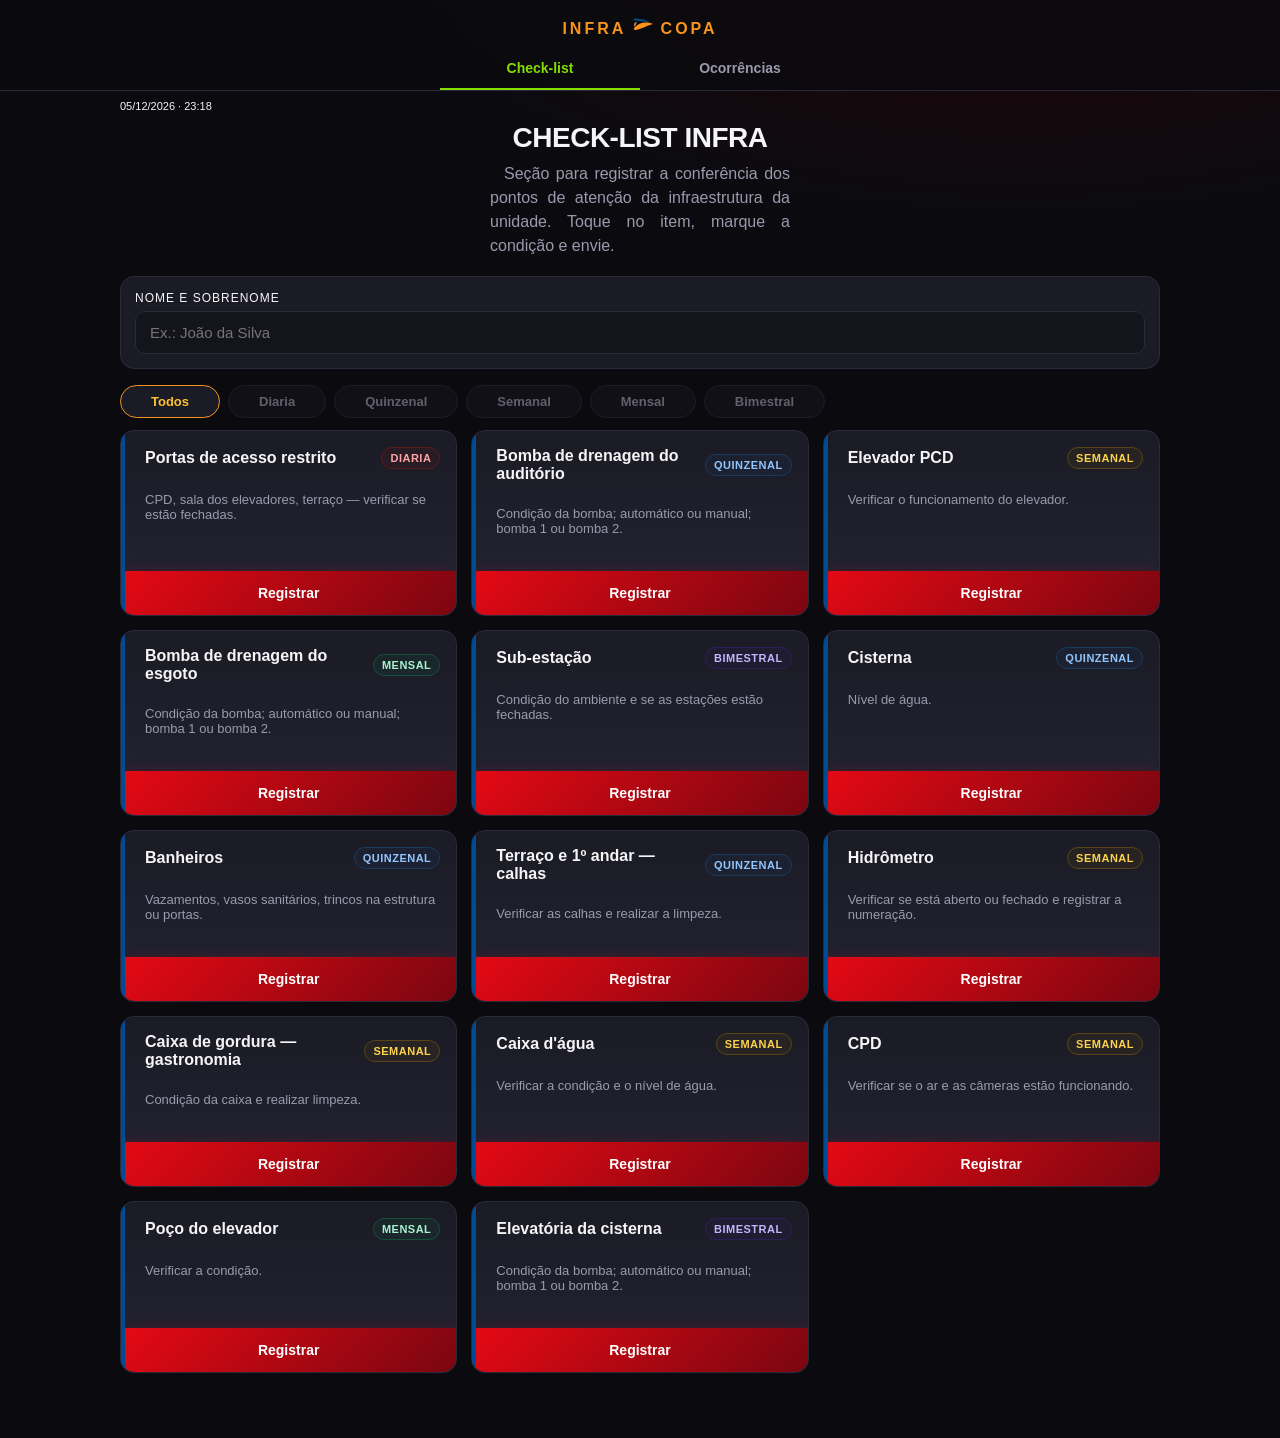
==== index.html @ 2dc591f6 "Base" ====
<!DOCTYPE html>
<html lang="pt-BR">
<head>
  <meta charset="UTF-8" />
  <meta name="viewport" content="width=device-width, initial-scale=1, maximum-scale=1" />
  <title>Check-list de Infraestrutura</title>
  <meta name="description" content="Check-list de manutenção predial — registro rápido pelo celular." />
  <link rel="stylesheet" href="css/styles.css" />
</head>
<body>
  <header class="topbar">
    <div class="brand">INFRA
      <div class="icone">
        <svg xmlns="http://www.w3.org/2000/svg" viewBox="0 0 100 60" width="20" height="20" class="logo">
          <path d="M35,5 C55,5 75,15 85,25 C70,20 50,15 30,15 C15,15 5,10 0,5 C15,0 25,5 35,5 Z" fill="#004a80"/>
          <path d="M10,45 C30,25 60,15 100,30 C80,35 40,55 15,60 C5,60 0,55 10,45 Z" fill="#ff911a"/>
          <path d="M10,45 C0,35 5,20 20,20 C15,30 10,40 10,45 Z" fill="#ffb884" fill-opacity="0.7"/>
        </svg>
      </div>
    COPA</div>
    <nav class="nav">
      <a href="index.html" class="nav-link active">Check-list</a>
      <a href="ocorrencias.html" class="nav-link">Ocorrências</a>
    </nav>
  </header>

  <main class="container">
    <span class="now-value" id="nowValue">—</span>
    <section class="hero">
      <h1>CHECK-LIST INFRA</h1>
      <div class="descricao">
        <p class="muted">Seção para registrar a conferência dos pontos de atenção da infraestrutura da unidade. Toque no item, marque a condição e envie.</p>
      </div>
      <div class="user-row">
        <label for="userName">NOME E SOBRENOME</label>
        <input id="userName" type="text" placeholder="Ex.: João da Silva" autocomplete="name" />
      </div>
      <div class="filters" id="filterBar"></div>
    </section>

    <section id="checklistGrid" class="grid"></section>
  </main>

  <div id="toast" class="toast" role="status" aria-live="polite"></div>

  <!-- Modal de registro -->
  <div id="modal" class="modal-backdrop" hidden>
    <div class="modal" role="dialog" aria-modal="true" aria-labelledby="modalTitle">
      <header class="modal-head">
        <h2 id="modalTitle">Registrar</h2>
        <button class="icon-btn" id="closeModal" aria-label="Fechar">✕</button>
      </header>
      <div class="modal-body" id="modalBody"></div>
      <footer class="modal-foot">
        <button class="btn ghost" id="cancelBtn">Cancelar</button>
        <button class="btn primary" id="saveBtn">Salvar registro</button>
      </footer>
    </div>
  </div>

  <script src="js/config.js"></script>
  <script src="js/api.js"></script>
  <script src="js/checklist-data.js"></script>
  <script src="js/checklist.js"></script>
</body>
</html>
---- css/styles.css ----
/* ===== Design tokens ===== */
:root {
  --bg: #0b0b0f;
  --bg-2: #14141c;
  --surface: #1b1b25;
  --surface-2: #232333;
  --border: #2a2a3a;
  --text: #f5f5f7;
  --muted: #9a9aae;
  /* --primary: #e50914; */
  --primary: #f7941d;
  --primary-hov: #ff1f29;
  --second-hov: rgb(133, 221, 0);
  --success: #22c55e;
  --warn: #f59e0b;
  --danger: #ef4444;
  --radius: 14px;
  --radius-sm: 10px;
  --shadow: 0 10px 30px rgba(0,0,0,.45);
  --gradient: linear-gradient(135deg, #e50914 0%, #7a0610 100%);
  --font: -apple-system, BlinkMacSystemFont, "Segoe UI", Roboto, Helvetica, Arial, sans-serif;
}

* { box-sizing: border-box; }
html, body { margin: 0; padding: 0; }
body {
  font-family: var(--font);
  background: radial-gradient(1200px 600px at 80% -10%, #2a0307 0%, transparent 60%), var(--bg);
  color: var(--text);
  min-height: 100vh;
  -webkit-font-smoothing: antialiased;
  padding-bottom: 60px;
}

/* ===== Top bar (logo centralizada + menu em barras embaixo) ===== */
.topbar {
  position: sticky; top: 0; z-index: 30;
  display: flex; flex-direction: column; align-items: center;
  padding: 14px 20px 0;
  background: rgba(11,11,15,.85);
  backdrop-filter: blur(10px);
  border-bottom: 1px solid var(--border);
}
.brand {
  font-weight: 800; letter-spacing: 3px; font-size: 16px;
  color: var(--primary);
  text-align: center;
  margin-bottom: 10px;
}
.brand span { color: var(--text); margin: 0 4px; }
.icone {
  /* A sua cor específica */
  background: rgba(11, 11, 15, 0.85);
  width: 20px;
  height: 20px;
  display: inline-flex; align-items: center; justify-content: center;
}

.logo {
  /* O tamanho que você pediu */
  width: 20px;
  height: 20px;
}

.nav {
  display: flex; gap: 0;
  width: 100%; max-width: 1080px;
  justify-content: center;
}
.nav-link {
  flex: 1; max-width: 200px;
  text-align: center;
  color: var(--muted); text-decoration: none; font-size: 14px; font-weight: 600;
  padding: 12px 16px;
  border-bottom: 2px solid transparent;
  transition: all .2s;
}
.nav-link:hover { color: var(--text); border-bottom-color: var(--muted); }
.nav-link.active { color: var(--second-hov); border-bottom-color: var(--second-hov); }

/* ===== Layout ===== */
.container { max-width: 1080px; margin: 0 auto; padding: 5px 20px; }
.hero h1 { font-size: 28px; margin: 8px 0; letter-spacing: -.5px; text-align: center; }
.muted { color: var(--muted); margin: 0; }
.descricao { max-width: 300px; margin: 0 auto;}
.descricao p { text-indent: 14px; text-align: justify; line-height: 1.5; margin: 0;}

/* ===== Linha data/hora atual ===== */

.now-value { color: var(--text); font-size: 11px; font-variant-numeric: tabular-nums; }

.user-row {
  margin-top: 18px; display: grid; gap: 6px;
  background: var(--surface); padding: 14px; border-radius: var(--radius);
  border: 1px solid var(--border);
}
.user-row label { font-size: 12px; color: var(--text); text-transform: uppercase; letter-spacing: 1px;}
.user-row input { background: var(--bg-2);}

.filters {
  display: flex; gap: 8px; overflow-x: auto; padding: 16px 0 4px;
  scrollbar-width: none;
}
.filters::-webkit-scrollbar { display: none; }
.chip {
  flex: 0 0 auto; padding: 8px 30px; border-radius: 100px;
  background: var(--bg-2); color: var(--muted); border: 1px solid var(--border);
  font-size: 13px; font-weight: 600; cursor: pointer; white-space: nowrap;
  transition: all 0.2s ease;
  opacity: 0.6;
}
.chip.active { opacity: 1; background: var(--surface); color: #fff; border-color: var(--muted); }

/* ===== Grid de cards ===== */
.grid {
  margin-top: 8px;
  display: grid; gap: 14px;
  grid-template-columns: repeat(auto-fill, minmax(260px, 1fr));
}
.card {
  background: linear-gradient(180deg, var(--surface) 0%, var(--surface-2) 100%);
  border: 1px solid var(--border);
  border-radius: var(--radius);
  padding: 16px 16px 0;
  display: flex; flex-direction: column; gap: 10px;
  transition: transform .15s, border-color .15s;
  position: relative; overflow: hidden;
}
.card:hover { transform: translateY(-2px); border-color: #3a3a55; }
.card .accent {
  position: absolute; inset: 0 auto 0 0; width: 4px; background:#004C94;
}
.card-header {
  display: flex; align-items: center; justify-content: space-between;
  gap: 8px; padding-left: 8px;
}
.card h3 { margin: 0; font-size: 16px; }
.card .desc { color: var(--muted); font-size: 13px; padding-left: 8px; flex: 1; }
.card .meta {
  display: flex; gap: 8px; align-items: center; padding-left: 8px;
  font-size: 12px; color: var(--muted);
}
.badge {
  font-size: 11px; padding: 4px 8px; border-radius: 100px;
  background: var(--bg-2); border: 1px solid var(--border); color: var(--muted);
  text-transform: uppercase; letter-spacing: .5px; font-weight: 700;
}
.badge.diaria, .chip.diaria.active { color: #fca5a5; border-color: #5a1a1a; background: rgba(90, 26, 26, 0.2); }
.badge.semanal, .chip.semanal.active { color: #fcd34d; border-color: #5a4314; background: rgba(90, 67, 20, 0.2); }
.badge.quinzenal, .chip.quinzenal.active { color: #93c5fd; border-color: #1a3a5a; background: rgba(26, 58, 90, 0.2);}
.badge.mensal, .chip.mensal.active { color: #a7f3d0; border-color: #14503a; background: rgba(20, 80, 58, 0.2); }
.badge.bimestral, .chip.bimestral.active { color: #c4b5fd; border-color: #2e1f5a; background: rgba(46, 31, 90, 0.2); }
.chip.todos.active{ color: #FDC130; border-color: var(--primary); }
/* Botão de registrar — preenche o bottom do card */
.card-actions {
  margin: 12px -16px 0;
  display: flex;
}
.card-actions .btn {
  flex: 1;
  border-radius: 0 0 var(--radius) var(--radius);
  padding: 14px;
  font-size: 14px;
  box-shadow: 0 -6px 20px -8px rgba(229,9,20,.45), inset 0 1px 0 rgba(255,255,255,.08);
}

/* ===== Botões ===== */
.btn {
  border: 0; border-radius: var(--radius-sm); padding: 10px 14px;
  font-weight: 700; font-size: 14px; cursor: pointer; transition: all .15s;
  font-family: inherit;
}
.btn.primary { background: var(--gradient); color: #fff; box-shadow: 0 4px 16px rgba(229,9,20,.3); }
.btn.primary:hover { background: var(--primary-hov); filter: brightness(1.05); }
.btn.ghost { background: transparent; color: var(--muted); border: 1px solid var(--border); }
.btn.ghost:hover { color: var(--text); border-color: var(--text); }
.btn.block { width: 100%; padding: 14px; font-size: 15px; }
.btn:disabled { opacity: .5; cursor: not-allowed; }

.icon-btn {
  background: transparent; border: 0; color: var(--muted); font-size: 18px;
  cursor: pointer; padding: 6px 10px; border-radius: 8px;
}
.icon-btn:hover { background: var(--surface-2); color: var(--text); }

/* ===== Inputs ===== */
input, select, textarea {
  width: 100%; padding: 12px 14px; border-radius: var(--radius-sm);
  border: 1px solid var(--border); background: var(--bg-2); color: var(--text);
  font-size: 15px; font-family: inherit; outline: none;
  transition: border-color .15s;
}
input:focus, select:focus, textarea:focus { border-color: var(--primary); }
textarea { resize: vertical; }
input[type="file"] { padding: 8px; }

.field { display: grid; gap: 6px; margin-bottom: 14px; }
.field label { font-size: 12px; color: var(--muted); text-transform: uppercase; letter-spacing: 1px; }

.form { padding: 20px; margin-top: 20px;}

/* Preview da foto */
.photo-preview {
  margin-top: 8px;
  max-width: 100%; max-height: 180px;
  border-radius: var(--radius-sm); border: 1px solid var(--border);
  display: none;
}
.photo-preview.show { display: block; }

/* ===== Modal ===== */
.modal-backdrop {
  position: fixed; inset: 0; background: rgba(0,0,0,.7);
  display: flex; align-items: flex-end; justify-content: center;
  z-index: 100; padding: 0;
  animation: fade .15s ease-out;
}
.modal-backdrop[hidden] { display: none; }
@media (min-width: 640px) { .modal-backdrop { align-items: center; padding: 20px; } }
.modal {
  background: var(--bg-2); border: 1px solid var(--border);
  border-radius: 18px 18px 0 0;
  width: 100%; max-width: 520px; max-height: 90vh;
  display: flex; flex-direction: column; box-shadow: var(--shadow);
  animation: slideUp .25s cubic-bezier(.2,.8,.2,1);
}
@media (min-width: 640px) { .modal { border-radius: 18px; } }
.modal-head, .modal-foot {
  padding: 16px 20px; display: flex; align-items: center; justify-content: space-between;
}
.modal-head { border-bottom: 1px solid var(--border); }
.modal-head h2 { margin: 0; font-size: 18px; }
.modal-body { padding: 20px; overflow-y: auto; }
.modal-foot { border-top: 1px solid var(--border); gap: 10px; }
.modal-foot .btn { flex: 1; }

@keyframes fade { from { opacity: 0; } to { opacity: 1; } }
@keyframes slideUp { from { transform: translateY(20px); opacity: 0; } to { transform: translateY(0); opacity: 1; } }

/* ===== Opções pílula ===== */
.options { display: flex; flex-wrap: wrap; gap: 8px; }
.options input[type=radio] { display: none; }
.options label {
  cursor: pointer; padding: 10px 30px; border-radius: 100px;
  background: var(--surface); border: 1px solid var(--border);
  font-size: 14px; color: var(--muted); font-weight: 600;
  text-transform: none; letter-spacing: 0;
}
.options input[type=radio]:checked + label {
  background: var(--gradient); color: #fff; border-color: transparent;
}

/* ===== Toast ===== */
.toast {
  position: fixed; bottom: 24px; left: 50%; transform: translateX(-50%) translateY(100px);
  background: var(--surface-2); color: var(--text);
  padding: 12px 20px; border-radius: 100px;
  border: 1px solid var(--border); box-shadow: var(--shadow);
  font-size: 14px; font-weight: 600;
  opacity: 0; transition: all .25s; z-index: 200; pointer-events: none;
  max-width: 90vw;
}
.toast.show { transform: translateX(-50%) translateY(0); opacity: 1; }
.toast.ok { border-color: var(--success); }
.toast.err { border-color: var(--danger); }
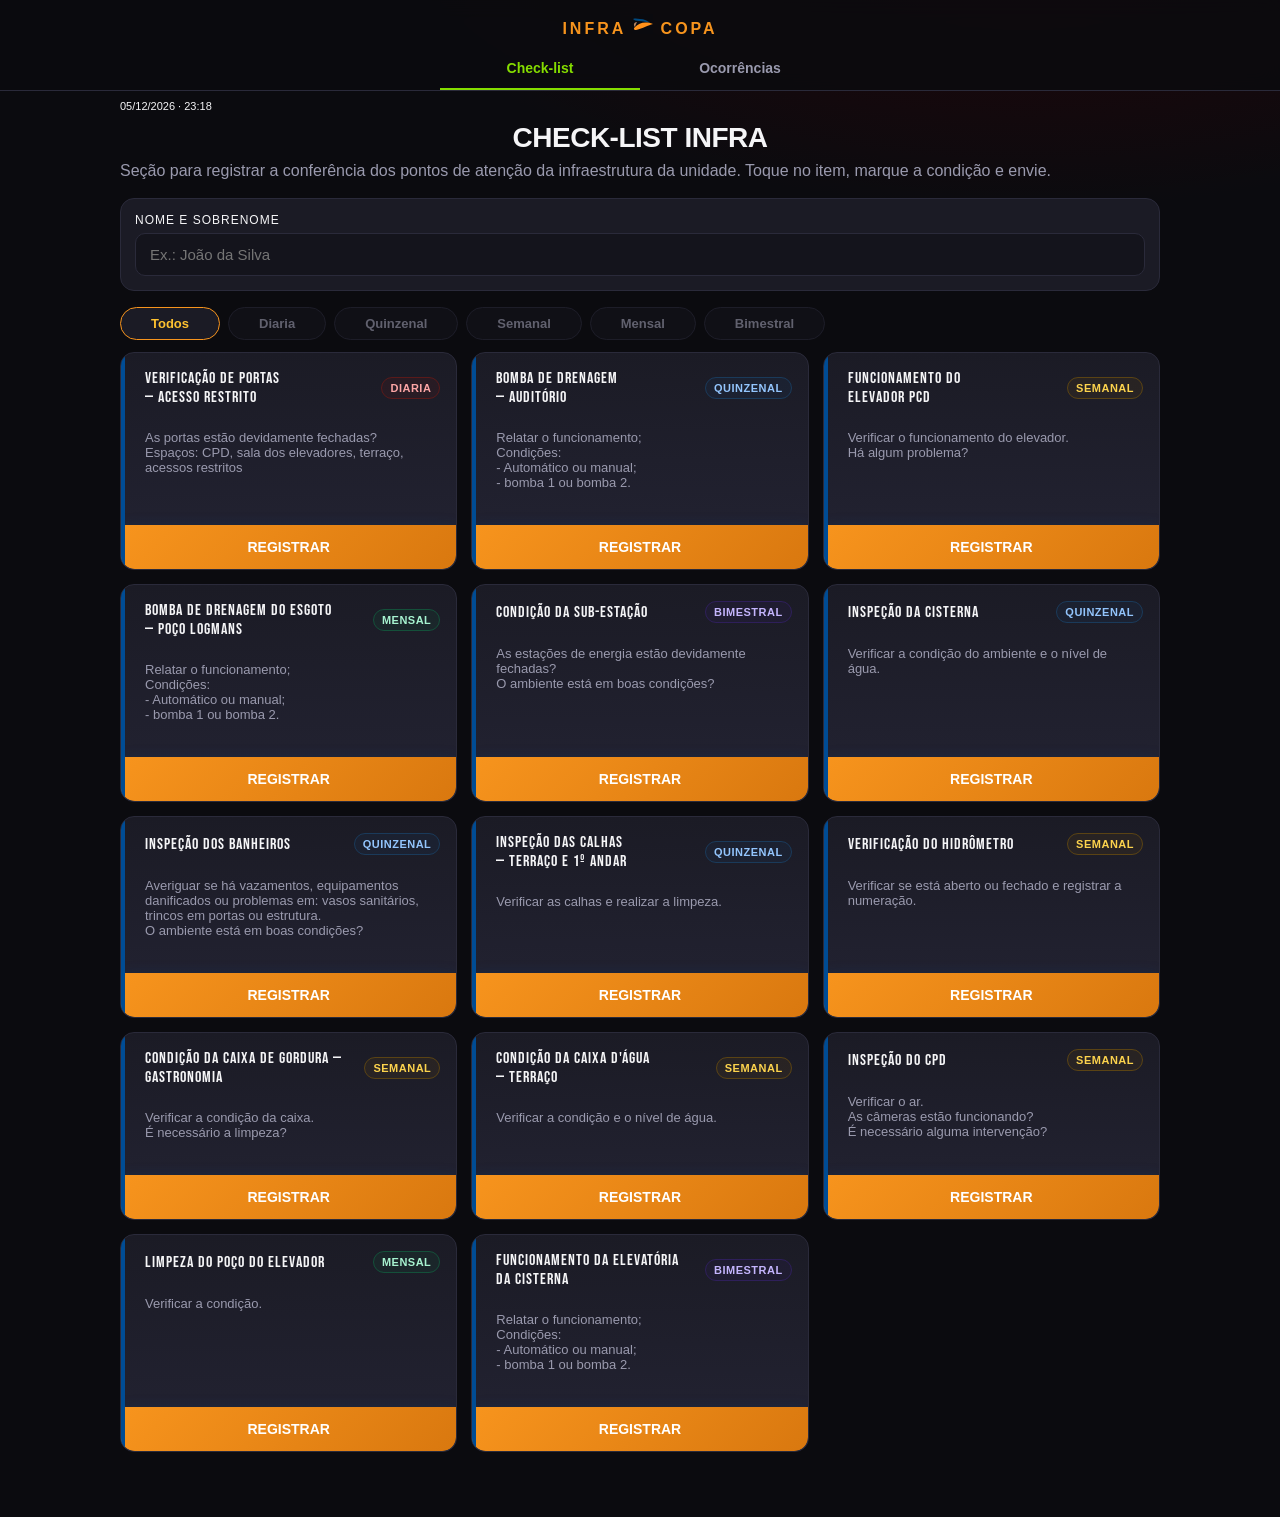
==== commit 7555461d: "Ajustes de layout" ====
--- a/index.html
+++ b/index.html
@@ -5,6 +5,9 @@
   <meta name="viewport" content="width=device-width, initial-scale=1, maximum-scale=1" />
   <title>Check-list de Infraestrutura</title>
   <meta name="description" content="Check-list de manutenção predial — registro rápido pelo celular." />
+  <link rel="preconnect" href="https://fonts.googleapis.com">
+  <link rel="preconnect" href="https://fonts.gstatic.com" crossorigin>
+  <link href="https://fonts.googleapis.com/css2?family=Bebas+Neue&display=swap" rel="stylesheet">
   <link rel="stylesheet" href="css/styles.css" />
 </head>
 <body>
@@ -47,7 +50,7 @@
   <div id="modal" class="modal-backdrop" hidden>
     <div class="modal" role="dialog" aria-modal="true" aria-labelledby="modalTitle">
       <header class="modal-head">
-        <h2 id="modalTitle">Registrar</h2>
+        <h2 id="modalTitle">REGISTRAR</h2>
         <button class="icon-btn" id="closeModal" aria-label="Fechar">✕</button>
       </header>
       <div class="modal-body" id="modalBody"></div>
--- a/css/styles.css
+++ b/css/styles.css
@@ -9,7 +9,7 @@
   --muted: #9a9aae;
   /* --primary: #e50914; */
   --primary: #f7941d;
-  --primary-hov: #ff1f29;
+  --primary-hov: #004C94;
   --second-hov: rgb(133, 221, 0);
   --success: #22c55e;
   --warn: #f59e0b;
@@ -17,7 +17,8 @@
   --radius: 14px;
   --radius-sm: 10px;
   --shadow: 0 10px 30px rgba(0,0,0,.45);
-  --gradient: linear-gradient(135deg, #e50914 0%, #7a0610 100%);
+  /* --gradient: linear-gradient(135deg, #e50914 0%, #7a0610 100%); */
+  --gradient: linear-gradient(135deg, #f7941d 0%, #d9780f 100%);
   --font: -apple-system, BlinkMacSystemFont, "Segoe UI", Roboto, Helvetica, Arial, sans-serif;
 }
 
@@ -82,8 +83,8 @@
 .container { max-width: 1080px; margin: 0 auto; padding: 5px 20px; }
 .hero h1 { font-size: 28px; margin: 8px 0; letter-spacing: -.5px; text-align: center; }
 .muted { color: var(--muted); margin: 0; }
-.descricao { max-width: 300px; margin: 0 auto;}
-.descricao p { text-indent: 14px; text-align: justify; line-height: 1.5; margin: 0;}
+.description { max-width: 300px; margin: 0 auto;}
+.description p { text-indent: 14px; text-align: justify; line-height: 1.5; margin: 0;}
 
 /* ===== Linha data/hora atual ===== */
 
@@ -134,7 +135,7 @@
   display: flex; align-items: center; justify-content: space-between;
   gap: 8px; padding-left: 8px;
 }
-.card h3 { margin: 0; font-size: 16px; }
+.card h3 { margin: 0; font-size: 16px; font-family: "Bebas Neue", sans-serif; font-weight: 400; letter-spacing: 1px;}
 .card .desc { color: var(--muted); font-size: 13px; padding-left: 8px; flex: 1; }
 .card .meta {
   display: flex; gap: 8px; align-items: center; padding-left: 8px;
@@ -170,7 +171,7 @@
   font-weight: 700; font-size: 14px; cursor: pointer; transition: all .15s;
   font-family: inherit;
 }
-.btn.primary { background: var(--gradient); color: #fff; box-shadow: 0 4px 16px rgba(229,9,20,.3); }
+.btn.primary { background: var(--gradient); color: #fff; box-shadow: 0 4px 16px rgba(0, 76, 148, .3); }
 .btn.primary:hover { background: var(--primary-hov); filter: brightness(1.05); }
 .btn.ghost { background: transparent; color: var(--muted); border: 1px solid var(--border); }
 .btn.ghost:hover { color: var(--text); border-color: var(--text); }
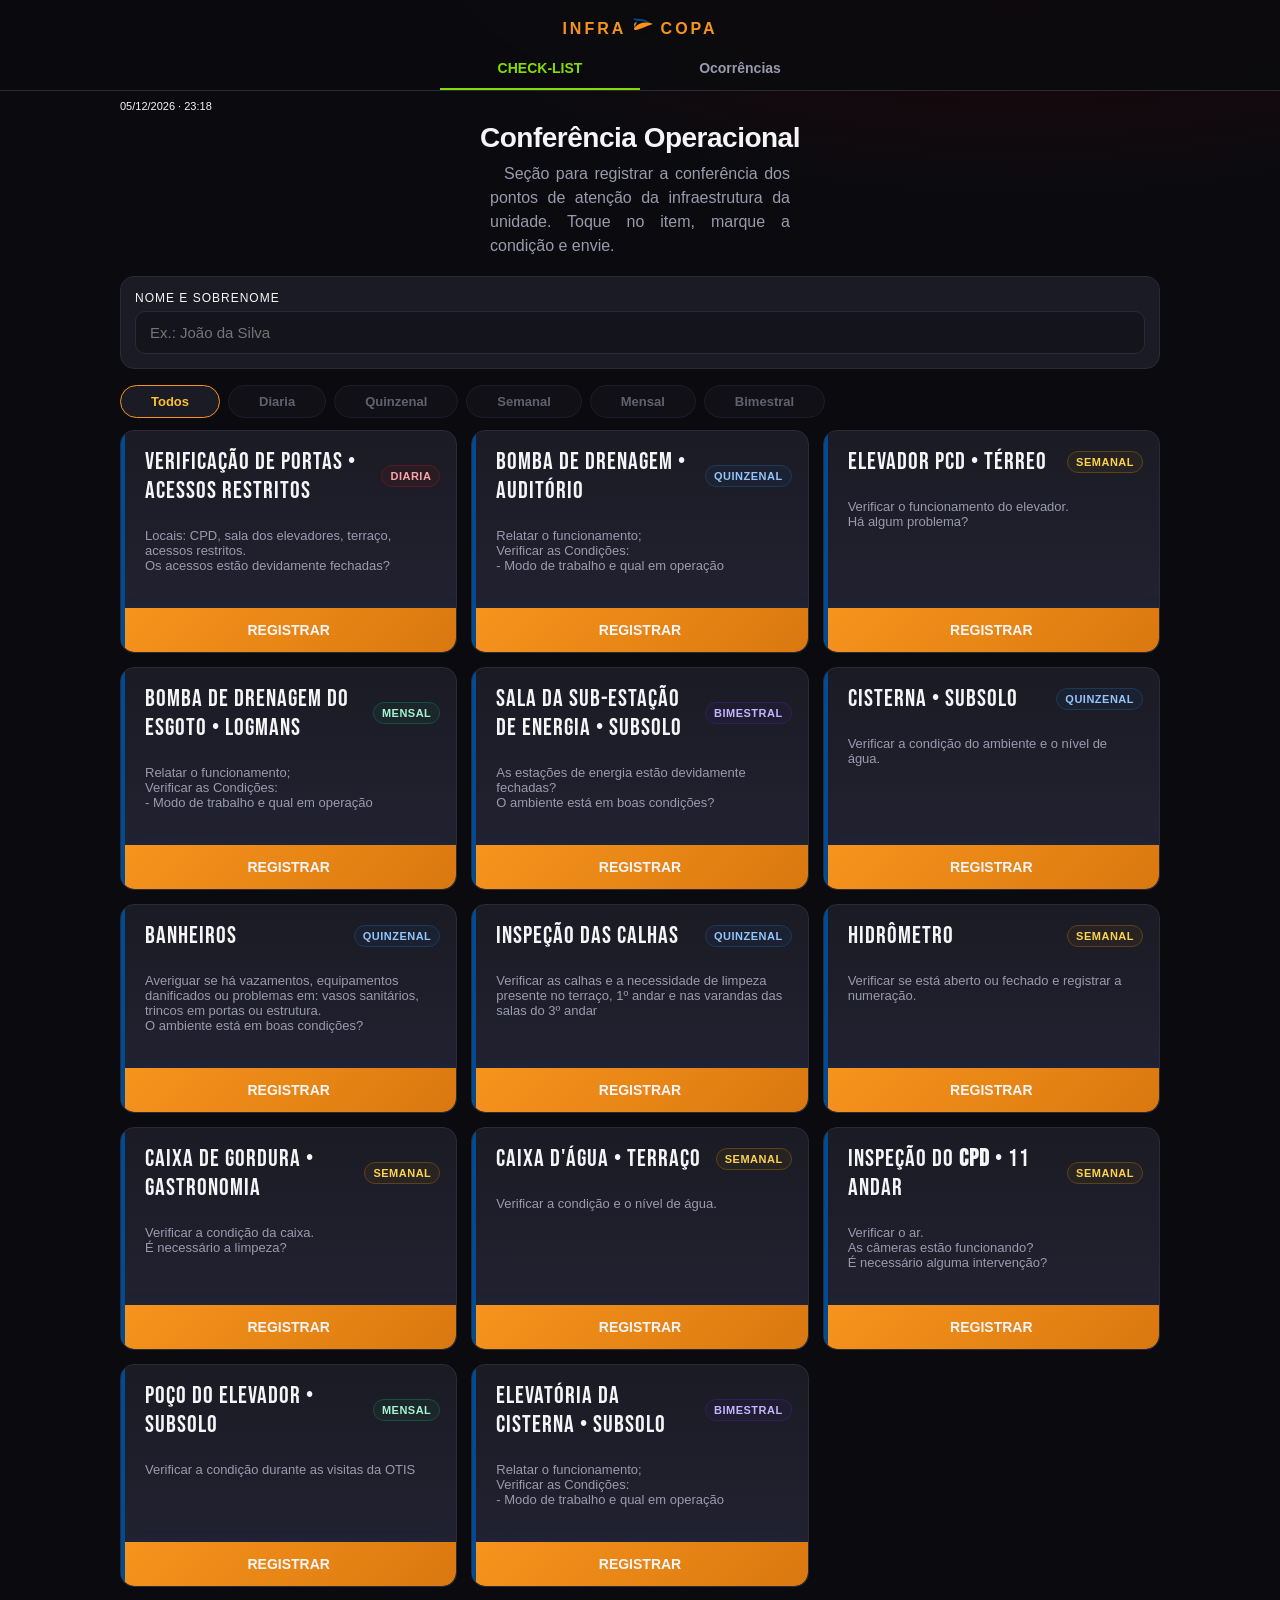
==== commit 12155de2: "LocalStorage, Imagens e Layout" ====
--- a/index.html
+++ b/index.html
@@ -3,7 +3,7 @@
 <head>
   <meta charset="UTF-8" />
   <meta name="viewport" content="width=device-width, initial-scale=1, maximum-scale=1" />
-  <title>Check-list de Infraestrutura</title>
+  <title>INFRAESTRUTURA COPA</title>
   <meta name="description" content="Check-list de manutenção predial — registro rápido pelo celular." />
   <link rel="preconnect" href="https://fonts.googleapis.com">
   <link rel="preconnect" href="https://fonts.gstatic.com" crossorigin>
@@ -22,7 +22,7 @@
       </div>
     COPA</div>
     <nav class="nav">
-      <a href="index.html" class="nav-link active">Check-list</a>
+      <a href="index.html" class="nav-link active">CHECK-LIST</a>
       <a href="ocorrencias.html" class="nav-link">Ocorrências</a>
     </nav>
   </header>
@@ -30,8 +30,8 @@
   <main class="container">
     <span class="now-value" id="nowValue">—</span>
     <section class="hero">
-      <h1>CHECK-LIST INFRA</h1>
-      <div class="descricao">
+      <h1>Conferência Operacional</h1>
+      <div class="description">
         <p class="muted">Seção para registrar a conferência dos pontos de atenção da infraestrutura da unidade. Toque no item, marque a condição e envie.</p>
       </div>
       <div class="user-row">
--- a/css/styles.css
+++ b/css/styles.css
@@ -135,7 +135,7 @@
   display: flex; align-items: center; justify-content: space-between;
   gap: 8px; padding-left: 8px;
 }
-.card h3 { margin: 0; font-size: 16px; font-family: "Bebas Neue", sans-serif; font-weight: 400; letter-spacing: 1px;}
+.card h3 { margin: 0; font-size: 24px; font-family: "Bebas Neue", sans-serif; font-weight: 400; letter-spacing: 1px;}
 .card .desc { color: var(--muted); font-size: 13px; padding-left: 8px; flex: 1; }
 .card .meta {
   display: flex; gap: 8px; align-items: center; padding-left: 8px;
@@ -171,7 +171,7 @@
   font-weight: 700; font-size: 14px; cursor: pointer; transition: all .15s;
   font-family: inherit;
 }
-.btn.primary { background: var(--gradient); color: #fff; box-shadow: 0 4px 16px rgba(0, 76, 148, .3); }
+.btn.primary { background: var(--gradient); color: var(--text); box-shadow: 0 4px 16px rgba(0, 76, 148, .3); }
 .btn.primary:hover { background: var(--primary-hov); filter: brightness(1.05); }
 .btn.ghost { background: transparent; color: var(--muted); border: 1px solid var(--border); }
 .btn.ghost:hover { color: var(--text); border-color: var(--text); }
@@ -196,7 +196,7 @@
 input[type="file"] { padding: 8px; }
 
 .field { display: grid; gap: 6px; margin-bottom: 14px; }
-.field label { font-size: 12px; color: var(--muted); text-transform: uppercase; letter-spacing: 1px; }
+.field label { font-size: 12px; color: var(--text); text-transform: uppercase; letter-spacing: 1px; }
 
 .form { padding: 20px; margin-top: 20px;}
 
@@ -249,6 +249,10 @@
 }
 .options input[type=radio]:checked + label {
   background: var(--gradient); color: #fff; border-color: transparent;
+}
+
+#modalTitle{
+   margin: 0; font-size: 24px; font-family: "Bebas Neue", sans-serif; font-weight: 400; letter-spacing: 1px;
 }
 
 /* ===== Toast ===== */
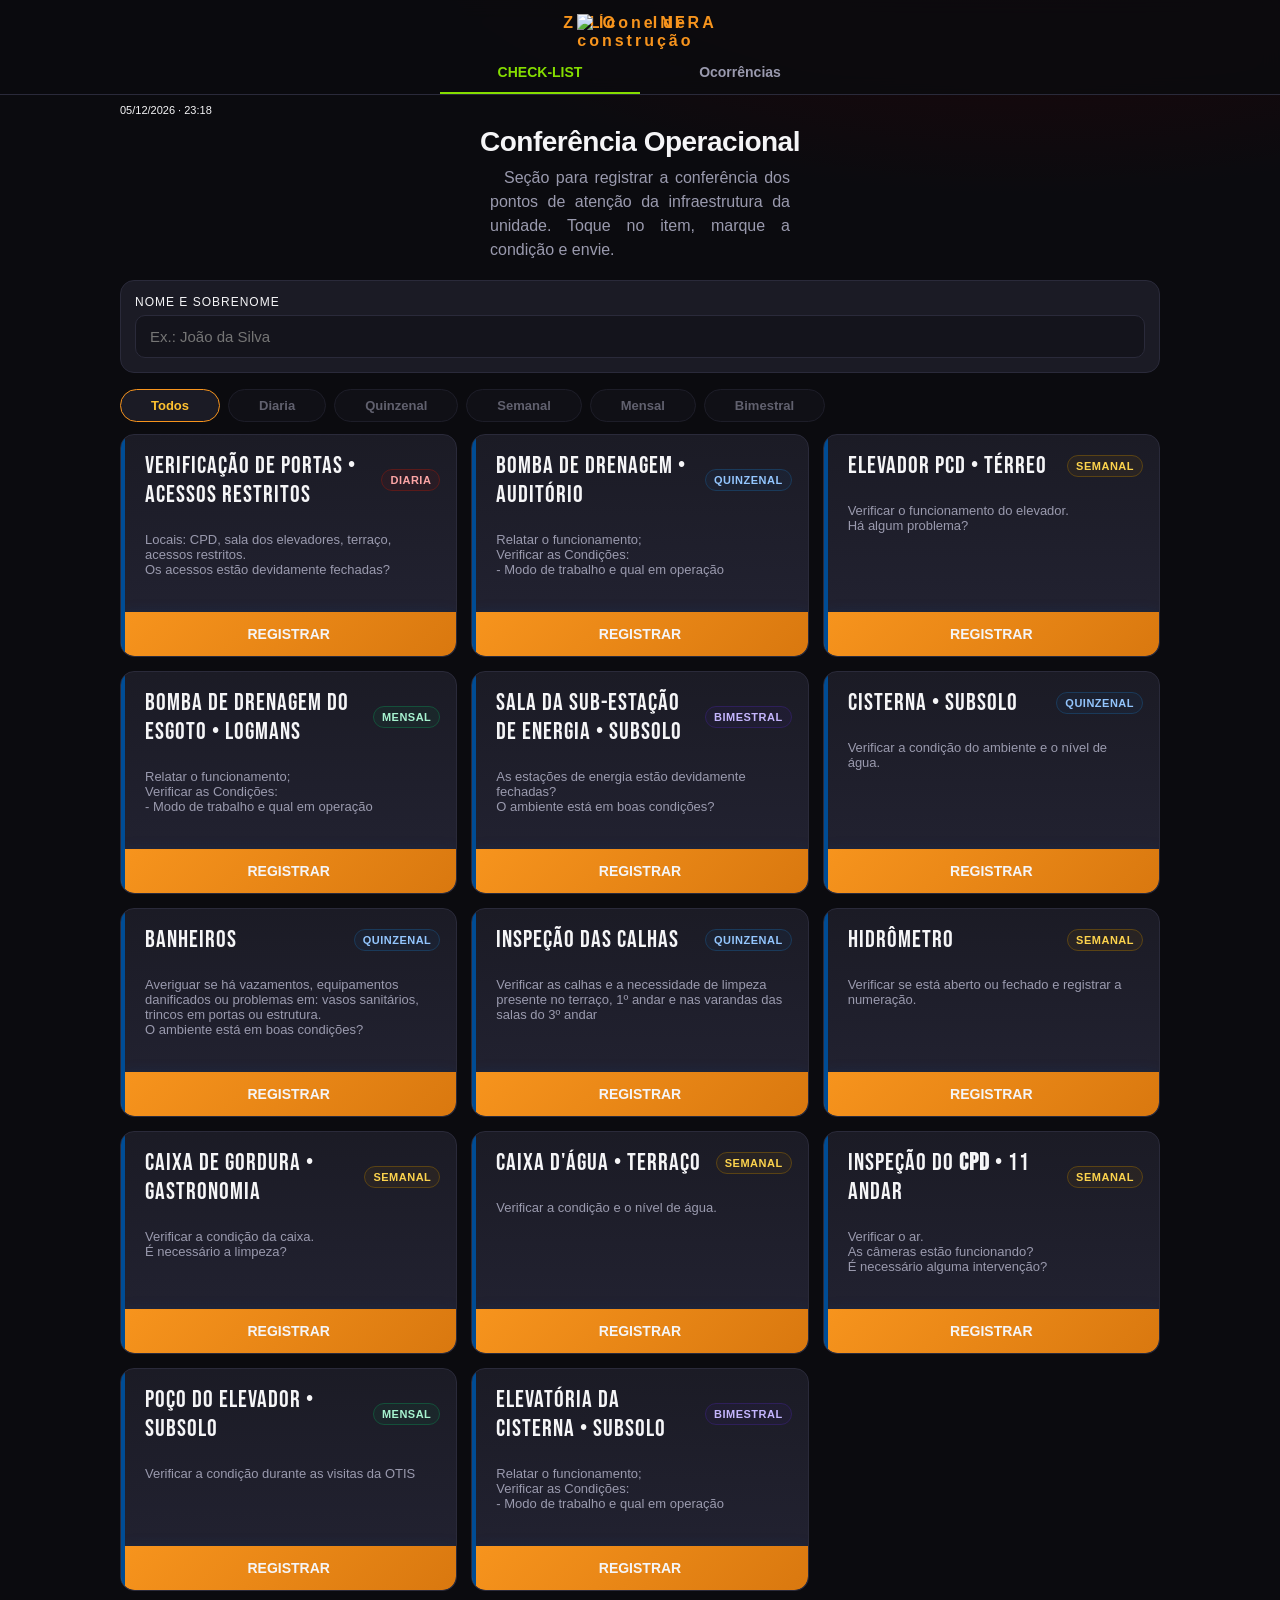
==== commit 894487a5: "Ajuste icon e condicao" ====
--- a/index.html
+++ b/index.html
@@ -3,24 +3,27 @@
 <head>
   <meta charset="UTF-8" />
   <meta name="viewport" content="width=device-width, initial-scale=1, maximum-scale=1" />
-  <title>INFRAESTRUTURA COPA</title>
+  <link rel="icon" href="https://img.icons8.com/?size=30&id=IqYejp8HuOoA&format=png&color=f7941d" sizes="32x32">
+  <title>ZeloInfra</title>
   <meta name="description" content="Check-list de manutenção predial — registro rápido pelo celular." />
   <link rel="preconnect" href="https://fonts.googleapis.com">
+
   <link rel="preconnect" href="https://fonts.gstatic.com" crossorigin>
   <link href="https://fonts.googleapis.com/css2?family=Bebas+Neue&display=swap" rel="stylesheet">
   <link rel="stylesheet" href="css/styles.css" />
 </head>
 <body>
   <header class="topbar">
-    <div class="brand">INFRA
+    <div class="brand">ZELO
       <div class="icone">
-        <svg xmlns="http://www.w3.org/2000/svg" viewBox="0 0 100 60" width="20" height="20" class="logo">
+        <!-- <svg xmlns="http://www.w3.org/2000/svg" viewBox="0 0 100 60" width="20" height="20" class="logo">
           <path d="M35,5 C55,5 75,15 85,25 C70,20 50,15 30,15 C15,15 5,10 0,5 C15,0 25,5 35,5 Z" fill="#004a80"/>
           <path d="M10,45 C30,25 60,15 100,30 C80,35 40,55 15,60 C5,60 0,55 10,45 Z" fill="#ff911a"/>
           <path d="M10,45 C0,35 5,20 20,20 C15,30 10,40 10,45 Z" fill="#ffb884" fill-opacity="0.7"/>
-        </svg>
+        </svg> -->
+        <img src="https://img.icons8.com/?size=20&id=IqYejp8HuOoA&format=png&color=f7941d" alt="Ícone de construção">
       </div>
-    COPA</div>
+    INFRA</div>
     <nav class="nav">
       <a href="index.html" class="nav-link active">CHECK-LIST</a>
       <a href="ocorrencias.html" class="nav-link">Ocorrências</a>
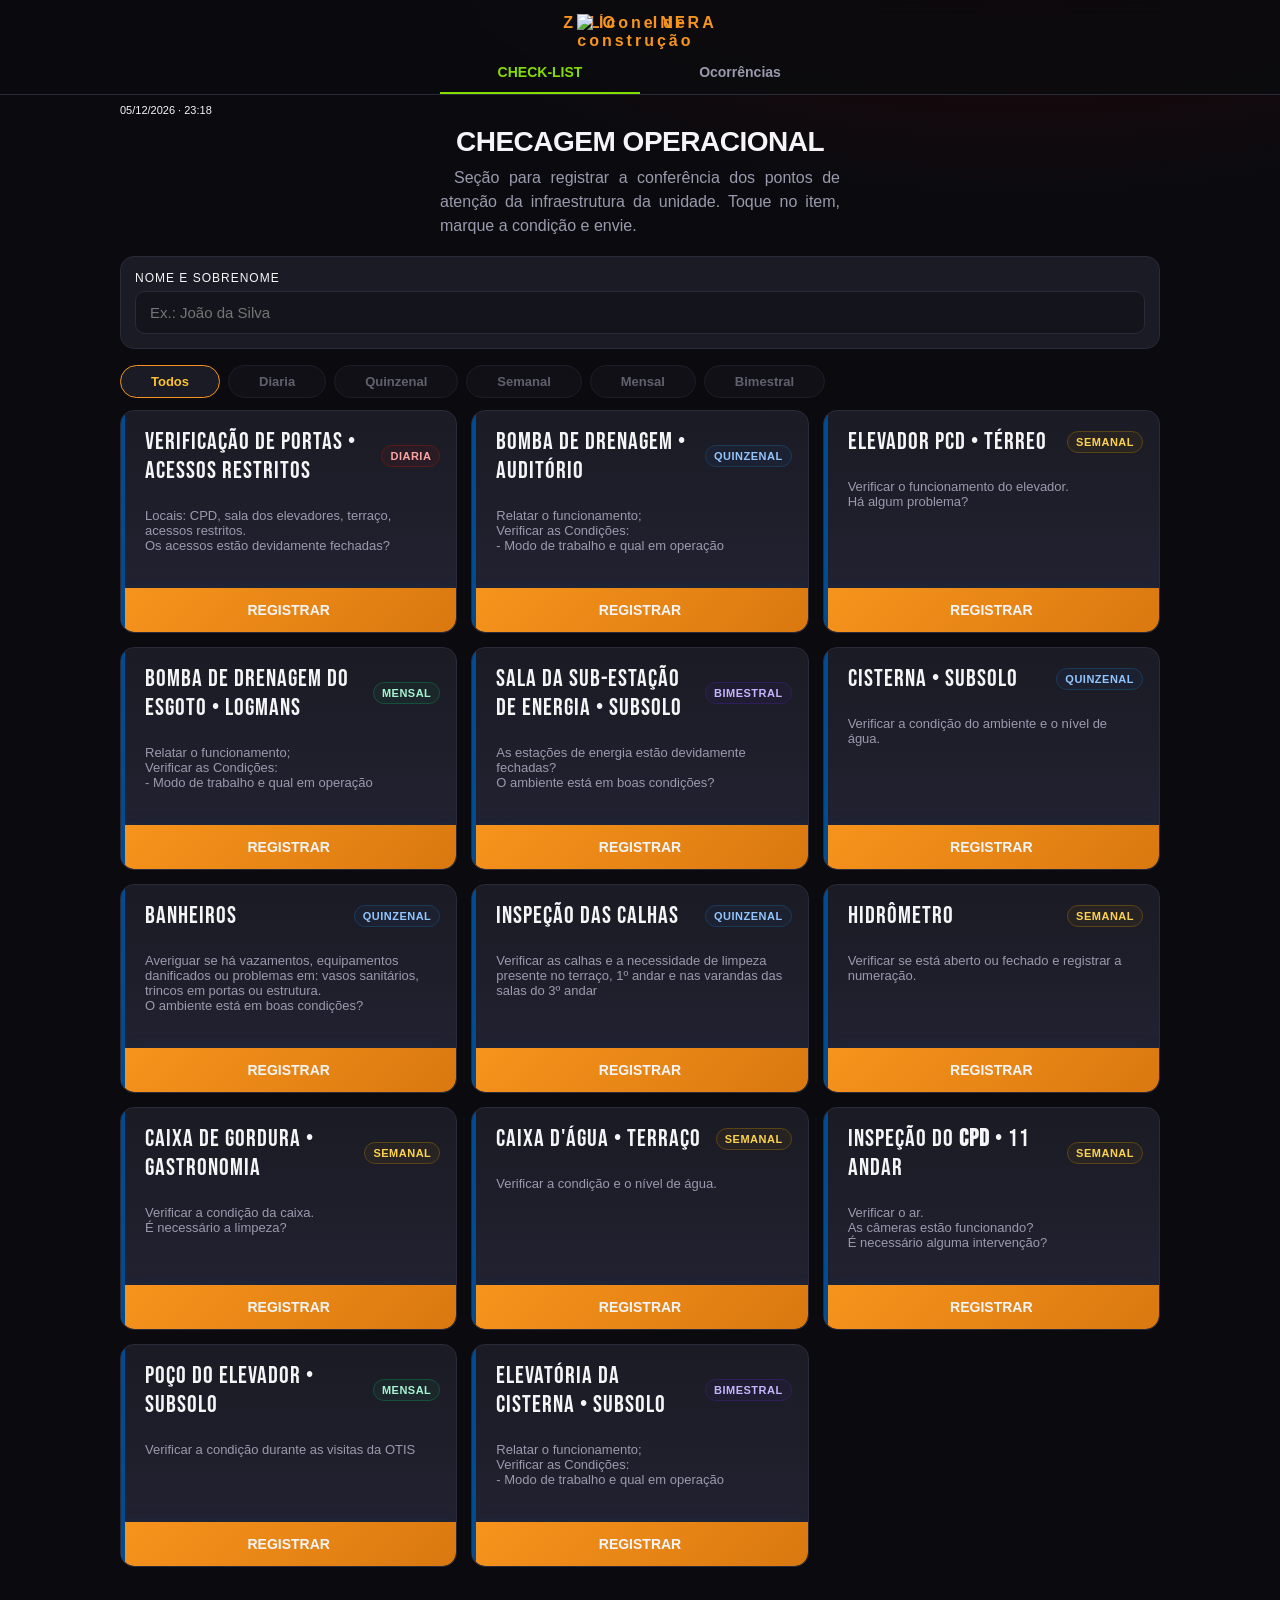
==== commit 6d0da8cf: "Update header and main section titles in index.html" ====
--- a/index.html
+++ b/index.html
@@ -7,7 +7,6 @@
   <title>ZeloInfra</title>
   <meta name="description" content="Check-list de manutenção predial — registro rápido pelo celular." />
   <link rel="preconnect" href="https://fonts.googleapis.com">
-
   <link rel="preconnect" href="https://fonts.gstatic.com" crossorigin>
   <link href="https://fonts.googleapis.com/css2?family=Bebas+Neue&display=swap" rel="stylesheet">
   <link rel="stylesheet" href="css/styles.css" />
@@ -16,11 +15,6 @@
   <header class="topbar">
     <div class="brand">ZELO
       <div class="icone">
-        <!-- <svg xmlns="http://www.w3.org/2000/svg" viewBox="0 0 100 60" width="20" height="20" class="logo">
-          <path d="M35,5 C55,5 75,15 85,25 C70,20 50,15 30,15 C15,15 5,10 0,5 C15,0 25,5 35,5 Z" fill="#004a80"/>
-          <path d="M10,45 C30,25 60,15 100,30 C80,35 40,55 15,60 C5,60 0,55 10,45 Z" fill="#ff911a"/>
-          <path d="M10,45 C0,35 5,20 20,20 C15,30 10,40 10,45 Z" fill="#ffb884" fill-opacity="0.7"/>
-        </svg> -->
         <img src="https://img.icons8.com/?size=20&id=IqYejp8HuOoA&format=png&color=f7941d" alt="Ícone de construção">
       </div>
     INFRA</div>
@@ -33,7 +27,7 @@
   <main class="container">
     <span class="now-value" id="nowValue">—</span>
     <section class="hero">
-      <h1>Conferência Operacional</h1>
+      <h1>CHECAGEM OPERACIONAL</h1>
       <div class="description">
         <p class="muted">Seção para registrar a conferência dos pontos de atenção da infraestrutura da unidade. Toque no item, marque a condição e envie.</p>
       </div>
--- a/css/styles.css
+++ b/css/styles.css
@@ -83,7 +83,7 @@
 .container { max-width: 1080px; margin: 0 auto; padding: 5px 20px; }
 .hero h1 { font-size: 28px; margin: 8px 0; letter-spacing: -.5px; text-align: center; }
 .muted { color: var(--muted); margin: 0; }
-.description { max-width: 300px; margin: 0 auto;}
+.description { max-width: 400px; margin: 0 auto;}
 .description p { text-indent: 14px; text-align: justify; line-height: 1.5; margin: 0;}
 
 /* ===== Linha data/hora atual ===== */
@@ -268,3 +268,254 @@
 .toast.show { transform: translateX(-50%) translateY(0); opacity: 1; }
 .toast.ok { border-color: var(--success); }
 .toast.err { border-color: var(--danger); }
+
+/* ===== To-Do ===== */
+.toDo-container{
+  max-width: 450px;
+  margin: 20px auto 0;
+}
+
+/* todo-header*/
+
+.toDo-header{
+  text-align: center;
+  padding: 0 1rem 1rem;
+  border-bottom: 1px solid #102F5e;
+  margin-bottom: 20px;
+}
+
+.toDo-header h1{
+  margin-bottom: 0px;
+}
+
+/* buttons todo */
+
+.todo-btn{
+  width: 34px; height: 34px;
+  border-top-right-radius: 100px;
+  border-bottom-right-radius: 100px;
+  border: 0;
+  background: var(--gradient);
+  color: #fff;
+  display: flex; align-items: center; justify-content: center;
+  cursor: pointer;
+  flex-shrink: 0;
+  font-size: 13px;
+  transition: filter .15s ease, transform .15s ease;
+}
+.todo-btn:hover { filter: brightness(1.08); transform: scale(1.04); }
+
+.hide{
+  display: none;
+}
+
+/* Todo Form */
+
+.field-label {
+  display: block;
+  font-size: 12px;
+  color: var(--text);
+  text-transform: uppercase;
+  letter-spacing: 1px;
+  margin-bottom: 6px;
+  font-weight: bold;
+}
+
+#edit-form{
+  margin-top: 10px;
+}
+
+.form-control{
+  display: flex;
+  align-items: center;
+  background: var(--bg-2);
+  border: 1.5px solid var(--primary);
+  border-radius: 100px;
+  padding: 4px 4px 4px 18px;
+  box-shadow: 0 4px 14px rgba(0,0,0,.4);
+  transition: border-color .15s ease, box-shadow .15s ease;
+}
+
+.form-control:focus-within { border-color: var(--primary); }
+
+.form-control input {
+  flex: 1;
+  border: 0;
+  background: transparent;
+  padding: 8px 0;
+  font-size: 14px;
+  color: var(--text);
+  outline: none;
+}
+.form-control input::placeholder { color: var(--muted); }
+
+/* #toDo-input, #edit-input, #search-input, #filter-select{
+  padding: 0.25rem 0.5rem;
+} */
+
+.search-btn.ghost {
+  background: transparent;
+  color: var(--muted);
+  border: 1px solid transparent;
+}
+.search-btn.ghost:hover { color: var(--text); }
+
+.btn-ghost-sm {
+  margin-top: 0.5rem;
+  background: transparent;
+  border: 1px solid var(--border);
+  color: var(--muted);
+  border-radius: var(--radius-sm);
+  padding: 8px 14px;
+  font-size: 13px;
+  cursor: pointer;
+  transition: all .15s ease;
+}
+.btn-ghost-sm:hover { color: var(--text); border-color: var(--text); }
+
+.forms{
+  border-bottom: 1px solid #102F5e;
+  padding-bottom: 0.5rem;
+  margin-bottom: 0.5rem; 
+}
+
+#cancel-edit-btn{
+  margin-top: 0.5rem; 
+}
+
+/* To-Do toolbar */
+
+#toDo-tool{
+  display: flex;
+  border-bottom: 1px solid #102F5e;
+  padding-bottom: 1rem;
+}
+
+#toDo-tool h4{
+  margin-top: 0.5rem;
+  margin-bottom: 0.5rem;
+}
+
+#toDo-search{
+  display: flex;
+  flex-direction: column;
+  width: 60%;
+  /* border-right: 1px solid #DDD; */
+  margin-right: 1rem;
+}
+
+#toDo-search form {
+  display: flex;
+  gap: 0.3rem;
+}
+
+#toDo-filter {
+  display: flex;
+  flex-direction: column;
+  width: 40%;
+}
+
+#toDo-filter .form-control {
+  height: 45px;
+  align-items: center;
+  background: var(--bg-2);
+  border: 1.5px solid var(--primary);
+  border-radius: 100px;
+  padding: 4px 4px 4px 18px;
+  box-shadow: 0 4px 14px rgba(0,0,0,.4);
+  transition: border-color .15s ease, box-shadow .15s ease;
+}
+#toDo-filter .form-control:focus-within {
+  border-color: #ffb04d;
+  box-shadow: 0 4px 18px rgba(247,148,29,.25);
+}
+
+#toDo-filter select {
+  flex: 1;
+  border: 0;
+  background: transparent;
+  padding: 10px 0;
+  font-size: 14px;
+  color: var(--text);
+  outline: none;
+  appearance: none;        /* remove a seta nativa */
+  -webkit-appearance: none;
+  cursor: pointer;
+}
+
+#toDo-filter select option {
+  background: var(--bg-2);
+  color: var(--text);
+}
+
+/* To Do */
+#toDo-list {
+  margin-top: 16px;
+  display: flex;
+  flex-direction: column;
+  gap: 2px;
+}
+
+.toDo {
+  display: flex;
+  align-items: center;
+  gap: 12px;
+  padding: 10px 10px;
+  border-radius: var(--radius-sm);
+  border-bottom: none;
+  transition: background .15s ease;
+}
+.toDo:hover { background: var(--primary); }
+
+.toDo h3 {
+  flex: 1;
+  margin: 0;
+  font-size: 14px;
+  font-weight: 500;
+  color: var(--text);
+  white-space: nowrap;
+  overflow: hidden;
+  text-overflow: ellipsis;
+}
+
+.toDo button {
+  width: 32px; height: 32px;
+  border-radius: 50%;
+  border: 1px solid var(--border);
+  background: var(--bg-2);
+  color: var(--muted);
+  display: flex; align-items: center; justify-content: center;
+  cursor: pointer;
+  flex-shrink: 0;
+  margin-left: 0;
+  transition: all .15s ease;
+}
+.toDo button:hover { color: var(--text); border-color: var(--muted); transform: scale(1.06); }
+
+.finish-toDo:hover { color: var(--success); border-color: var(--success); }
+.remove-toDo:hover { color: var(--danger); border-color: var(--danger); background: rgba(239,68,68,.12); }
+
+.edit-toDo, .remove-toDo {
+  opacity: 0;
+  transform: translateX(4px);
+  transition: opacity .15s ease, transform .15s ease;
+}
+.toDo:hover .edit-toDo,
+.toDo:hover .remove-toDo { opacity: 1; transform: none; }
+
+/* Em celulares não há hover — mantém sempre visível */
+@media (hover: none) {
+  .edit-toDo, .remove-toDo { opacity: 1; transform: none; }
+}
+
+.done { background: transparent; }
+.done .finish-toDo {
+  background: var(--gradient);
+  border-color: transparent;
+  color: #fff;
+}
+.done h3 {
+  color: var(--muted);
+  text-decoration: line-through;
+  font-style: normal;
+}
